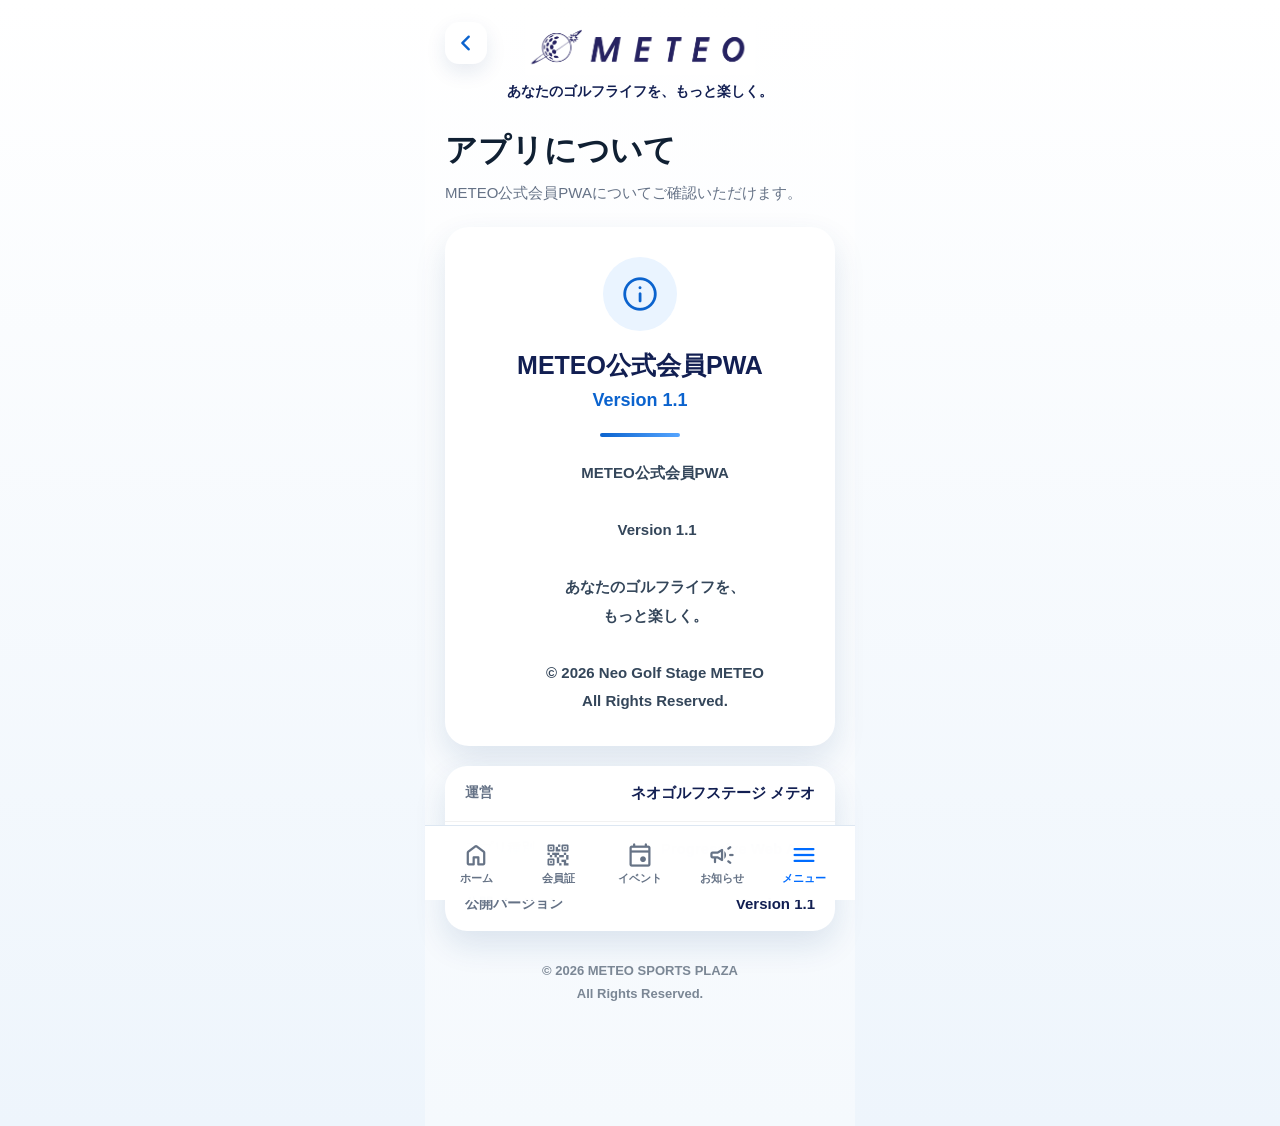
==== about.html @ ca465e0f "メニュー機能追加" ====
<!DOCTYPE html>
<html lang="ja">
<head>
  <meta charset="UTF-8">
  <meta name="viewport" content="width=device-width, initial-scale=1.0, viewport-fit=cover">
  <title>アプリについて | METEO</title>

  <link rel="stylesheet" href="css/about.css">
  <link href="https://fonts.googleapis.com/css2?family=Material+Symbols+Rounded" rel="stylesheet">
</head>

<body>
<main class="app">

  <header class="page-header">
    <button class="back-btn" onclick="goSettings()" aria-label="戻る">
      <span class="material-symbols-rounded">chevron_left</span>
    </button>

    <img src="images/logo-horizontal.png" alt="METEO" class="logo">
    <p class="copy">あなたのゴルフライフを、もっと楽しく。</p>
  </header>

  <section class="page-title">
    <h1>アプリについて</h1>
    <p>METEO公式会員PWAについてご確認いただけます。</p>
  </section>

  <section class="about-card">
    <div class="about-icon">
      <span class="material-symbols-rounded">info</span>
    </div>

    <h2>METEO公式会員PWA</h2>
    <p class="version">Version 1.1</p>

    <div class="about-line"></div>

    <p class="about-text">
  　　METEO公式会員PWA<br><br>

 　　 Version 1.1<br><br>

  　　あなたのゴルフライフを、<br>
  　　もっと楽しく。<br><br>

  　　© 2026 Neo Golf Stage METEO<br>
  　　All Rights Reserved.
　　</p>
  </section>

  <section class="about-info">
    <div class="info-row">
      <span>運営</span>
      <strong>ネオゴルフステージ メテオ</strong>
    </div>

    <div class="info-row">
      <span>アプリ種別</span>
      <strong>Progressive Web App</strong>
    </div>

    <div class="info-row">
      <span>公開バージョン</span>
      <strong>Version 1.1</strong>
    </div>
  </section>

  <p class="copyright">
    © 2026 METEO SPORTS PLAZA<br>
    All Rights Reserved.
  </p>

  <div class="bottom-space"></div>

  <nav class="bottom-nav">
    <button onclick="goHome()">
      <span class="material-symbols-rounded">home</span>
      <small>ホーム</small>
    </button>

    <button onclick="goQR()">
      <span class="material-symbols-rounded">qr_code_2</span>
      <small>会員証</small>
    </button>

    <button onclick="goEvent()">
      <span class="material-symbols-rounded">event</span>
      <small>イベント</small>
    </button>

    <button onclick="goNews()">
      <span class="material-symbols-rounded">campaign</span>
      <small>お知らせ</small>
    </button>

    <button class="active" onclick="goSettings()">
      <span class="material-symbols-rounded">menu</span>
      <small>メニュー</small>
    </button>
  </nav>

</main>

<script src="js/about.js"></script>
</body>
</html>
---- css/about.css ----
:root{
  --blue:#0b63ce;
  --deep:#073f9e;
  --navy:#121f52;
  --text:#102033;
  --muted:#657286;
  --shadow:0 14px 32px rgba(16,62,120,.12);
}

*{
  margin:0;
  padding:0;
  box-sizing:border-box;
  -webkit-tap-highlight-color:transparent;
}

body{
  min-height:100vh;
  background:linear-gradient(180deg,#ffffff 0%,#eef5fc 100%);
  color:var(--text);
  font-family:-apple-system,BlinkMacSystemFont,"Yu Gothic","Meiryo",sans-serif;
}

button{
  border:none;
  background:none;
  color:inherit;
  font-family:inherit;
  cursor:pointer;
}

.app{
  width:100%;
  max-width:430px;
  min-height:100vh;
  margin:0 auto;
  padding:18px 20px 0;
  background:linear-gradient(180deg,#ffffff 0%,#f5f9fd 100%);
}

.page-header{
  position:relative;
  text-align:center;
  margin-bottom:28px;
}

.back-btn{
  position:absolute;
  left:0;
  top:4px;
  width:42px;
  height:42px;
  border-radius:14px;
  background:#fff;
  box-shadow:0 8px 20px rgba(16,62,120,.10);
  display:flex;
  align-items:center;
  justify-content:center;
  color:var(--blue);
}

.back-btn .material-symbols-rounded{
  font-size:32px;
}

.logo{
  width:230px;
  max-width:78%;
  display:block;
  margin:0 auto;
}

.copy{
  margin-top:8px;
  color:var(--navy);
  font-size:14px;
  font-weight:800;
}

.page-title{
  margin-bottom:22px;
}

.page-title h1{
  font-size:32px;
  font-weight:900;
  margin-bottom:8px;
}

.page-title p{
  font-size:15px;
  color:var(--muted);
  line-height:1.6;
}

.about-card{
  background:#fff;
  border-radius:24px;
  box-shadow:var(--shadow);
  padding:30px 24px;
  text-align:center;
}

.about-icon{
  width:74px;
  height:74px;
  margin:0 auto 18px;
  border-radius:50%;
  background:#eaf4ff;
  color:var(--blue);
  display:flex;
  align-items:center;
  justify-content:center;
}

.about-icon .material-symbols-rounded{
  font-size:40px;
}

.about-card h2{
  font-size:25px;
  font-weight:900;
  color:var(--navy);
}

.version{
  margin-top:8px;
  font-size:18px;
  font-weight:900;
  color:var(--blue);
}

.about-line{
  width:80px;
  height:4px;
  border-radius:999px;
  background:linear-gradient(90deg,#0b63ce,#56a5ff);
  margin:22px auto;
}

.about-text{
  font-size:15px;
  line-height:1.9;
  color:#34465a;
  font-weight:700;
}

.about-info{
  margin-top:20px;
  border-radius:22px;
  background:#fff;
  box-shadow:var(--shadow);
  overflow:hidden;
}

.info-row{
  display:flex;
  justify-content:space-between;
  align-items:center;
  padding:18px 20px;
  border-bottom:1px solid rgba(0,0,0,.05);
}

.info-row:last-child{
  border-bottom:none;
}

.info-row span{
  color:var(--muted);
  font-size:14px;
  font-weight:800;
}

.info-row strong{
  color:var(--navy);
  font-size:15px;
  font-weight:900;
}

.copyright{
  margin:28px 0;
  text-align:center;
  color:#7b8795;
  font-size:13px;
  line-height:1.8;
  font-weight:700;
}

.bottom-space{
  height:92px;
}

.bottom-nav{
  position:fixed;
  left:50%;
  bottom:0;
  transform:translateX(-50%);
  width:100%;
  max-width:430px;
  padding:8px 10px calc(8px + env(safe-area-inset-bottom));
  background:rgba(255,255,255,.96);
  border-top:1px solid rgba(220,230,242,.95);
  backdrop-filter:blur(18px);
  display:grid;
  grid-template-columns:repeat(5,1fr);
  z-index:20;
}

.bottom-nav button{
  min-height:58px;
  border-radius:14px;
  color:#667386;
  display:flex;
  flex-direction:column;
  align-items:center;
  justify-content:center;
  gap:2px;
}

.bottom-nav .material-symbols-rounded{
  font-size:28px;
}

.bottom-nav small{
  font-size:11px;
  font-weight:900;
}

.bottom-nav .active{
  color:#006cff;
}

.bottom-nav .active .material-symbols-rounded{
  font-variation-settings:"FILL" 1;
}

@media(max-width:380px){

  .app{
    padding:16px 16px 0;
  }

  .about-card h2{
    font-size:22px;
  }

}
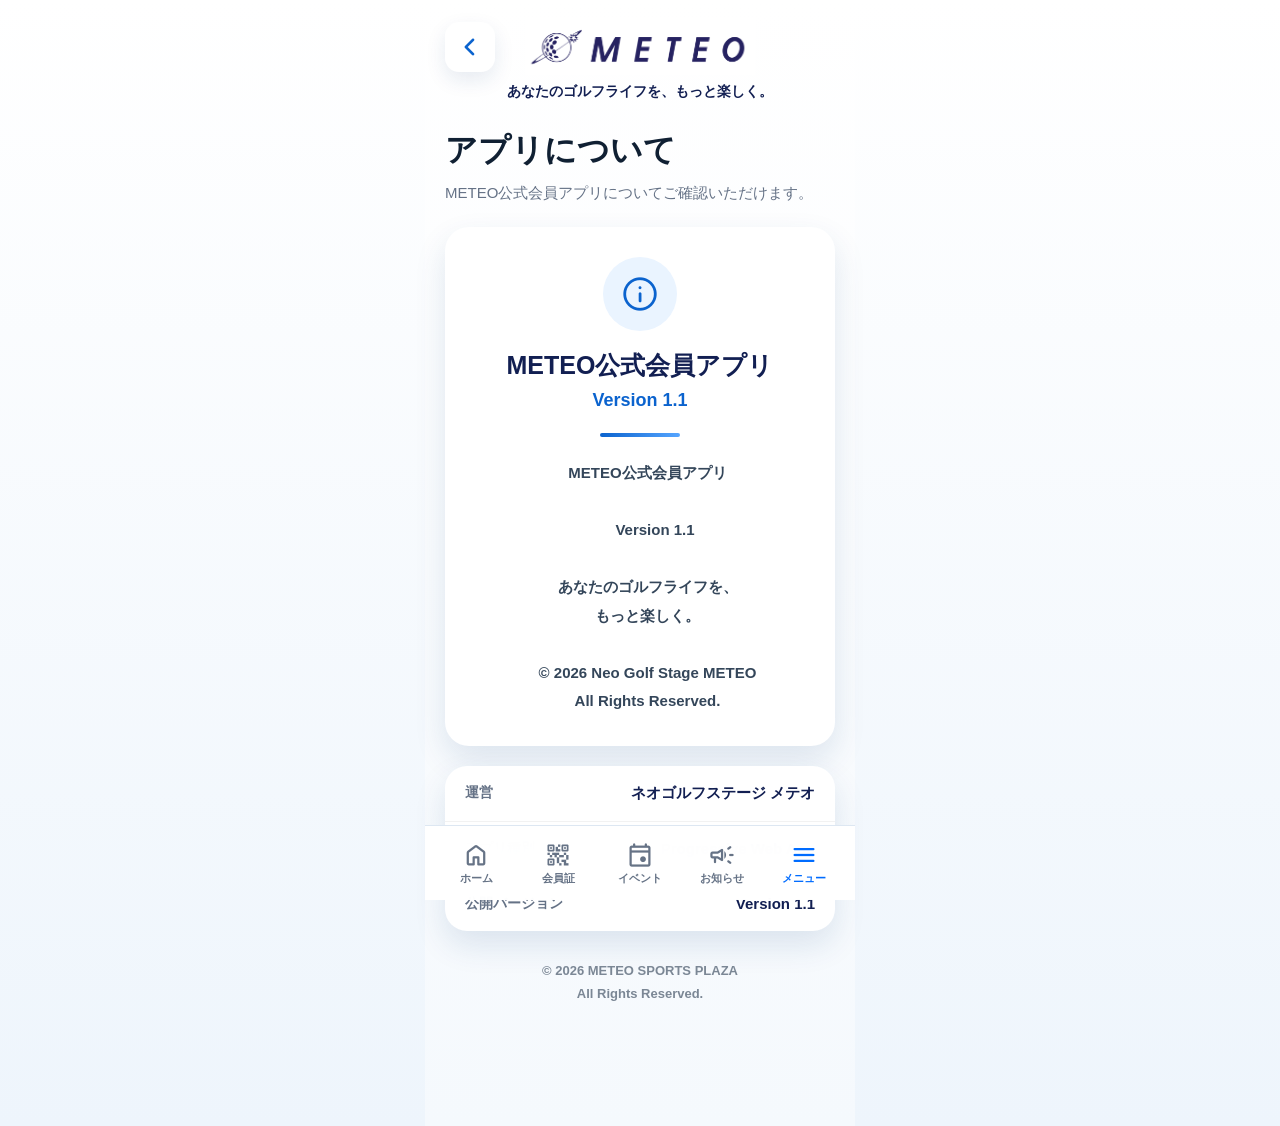
==== commit 0b7573c8: "戻るボタン" ====
--- a/about.html
+++ b/about.html
@@ -23,7 +23,7 @@
 
   <section class="page-title">
     <h1>アプリについて</h1>
-    <p>METEO公式会員PWAについてご確認いただけます。</p>
+    <p>METEO公式会員アプリについてご確認いただけます。</p>
   </section>
 
   <section class="about-card">
@@ -31,21 +31,21 @@
       <span class="material-symbols-rounded">info</span>
     </div>
 
-    <h2>METEO公式会員PWA</h2>
+    <h2>METEO公式会員アプリ</h2>
     <p class="version">Version 1.1</p>
 
     <div class="about-line"></div>
 
     <p class="about-text">
-  　　METEO公式会員PWA<br><br>
+  　METEO公式会員アプリ<br><br>
 
- 　　 Version 1.1<br><br>
+ 　　Version 1.1<br><br>
 
-  　　あなたのゴルフライフを、<br>
-  　　もっと楽しく。<br><br>
+  　あなたのゴルフライフを、<br>
+  　もっと楽しく。<br><br>
 
-  　　© 2026 Neo Golf Stage METEO<br>
-  　　All Rights Reserved.
+  　© 2026 Neo Golf Stage METEO<br>
+  　All Rights Reserved.
 　　</p>
   </section>
 
--- a/css/about.css
+++ b/css/about.css
@@ -48,8 +48,8 @@
   position:absolute;
   left:0;
   top:4px;
-  width:42px;
-  height:42px;
+  width:50px;
+  height:50px;
   border-radius:14px;
   background:#fff;
   box-shadow:0 8px 20px rgba(16,62,120,.10);
@@ -60,7 +60,11 @@
 }
 
 .back-btn .material-symbols-rounded{
-  font-size:32px;
+  font-size:36px;
+}
+
+.back-btn:active{
+  transform:scale(.96);
 }
 
 .logo{
@@ -143,6 +147,7 @@
   line-height:1.9;
   color:#34465a;
   font-weight:700;
+  text-align:center;
 }
 
 .about-info{
